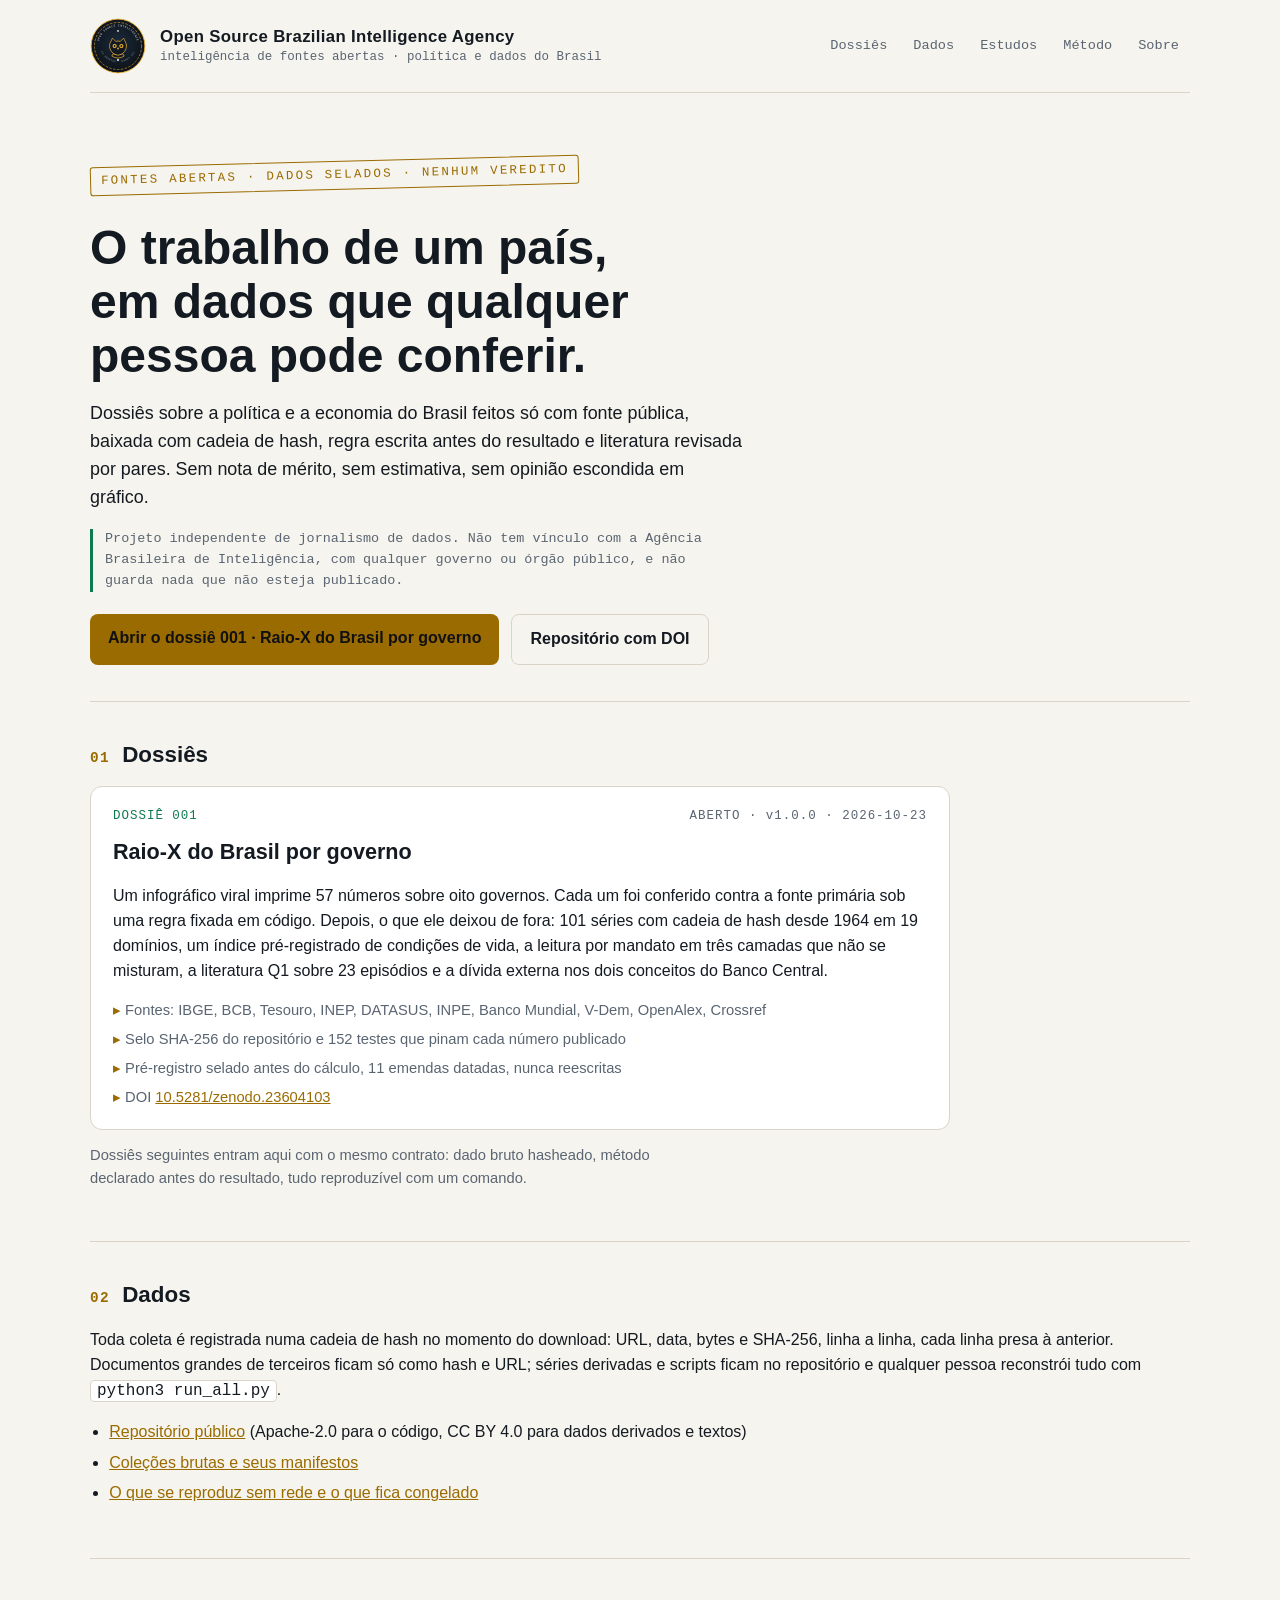
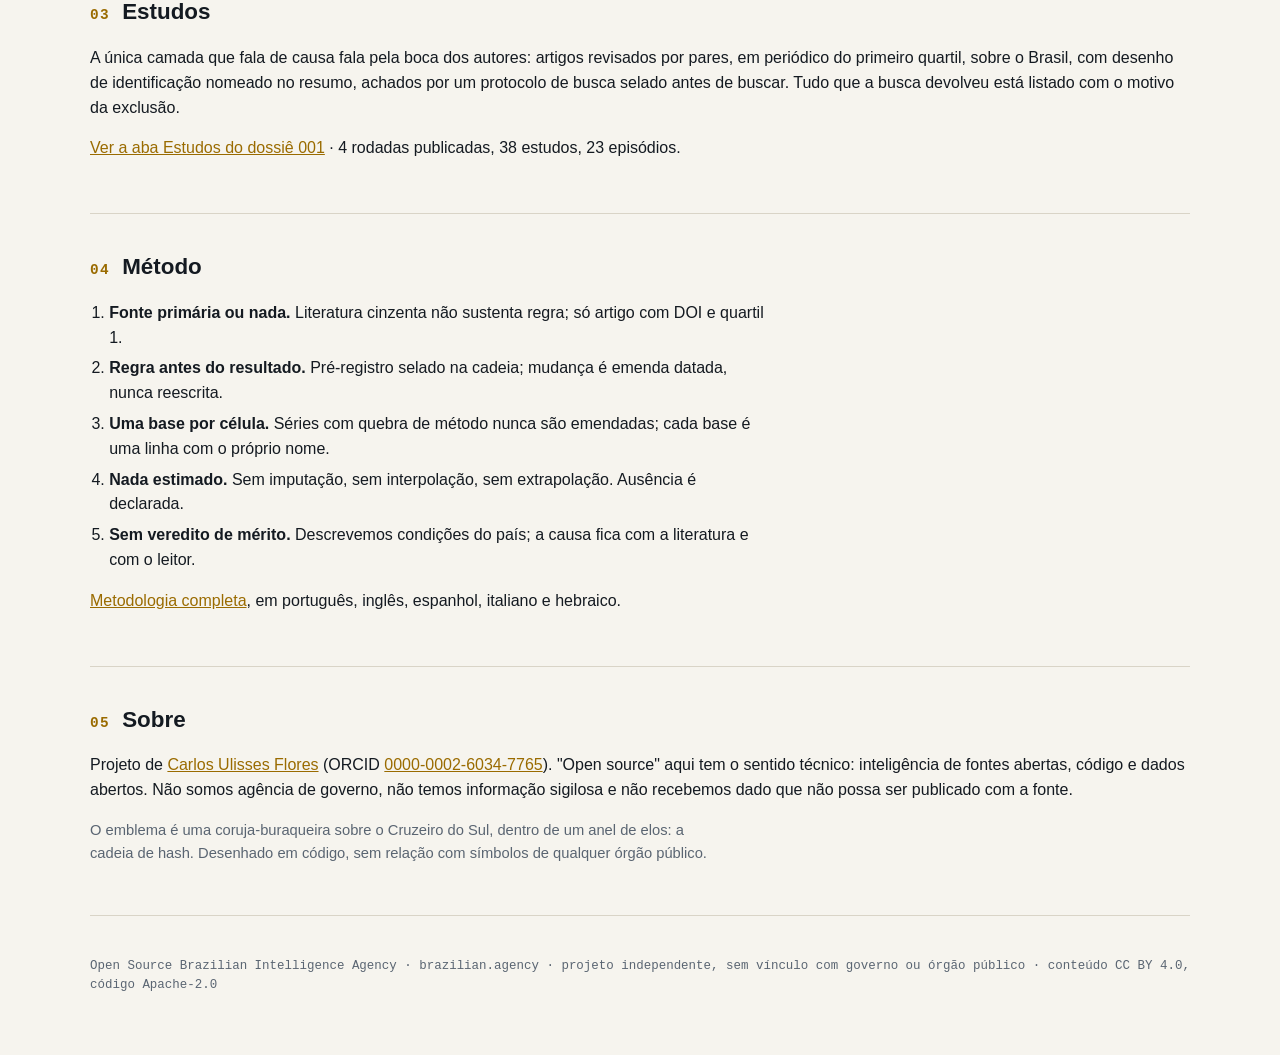
==== index.html @ 0c84531a "Portal brazilian.agency: página inicial e dossiê 001" ====
<!doctype html>
<html lang="pt-BR">
<head>
<meta charset="utf-8">
<meta name="viewport" content="width=device-width, initial-scale=1">
<title>Open Source Brazilian Intelligence Agency</title>
<meta name="description" content="Inteligência de fontes abertas sobre política e dados do Brasil: dossiês com dado bruto, cadeia de hash, pré-registro e literatura revisada por pares. Projeto independente, sem vínculo com governo ou órgão público.">
<link rel="icon" href="assets/emblema.svg" type="image/svg+xml">
<link rel="stylesheet" href="assets/portal.css">
</head>
<body>
<header class="topo">
  <a class="marca" href="/">
    <img src="assets/emblema.svg" alt="Emblema: coruja sobre o Cruzeiro do Sul, cercada por um anel de elos" width="56" height="56">
    <span><strong>Open Source Brazilian Intelligence Agency</strong><small>inteligência de fontes abertas · política e dados do Brasil</small></span>
  </a>
  <nav aria-label="Seções">
    <a href="#dossies">Dossiês</a><a href="#dados">Dados</a><a href="#estudos">Estudos</a><a href="#metodo">Método</a><a href="#sobre">Sobre</a>
  </nav>
</header>

<main>
  <section class="hero">
    <p class="carimbo">FONTES ABERTAS · DADOS SELADOS · NENHUM VEREDITO</p>
    <h1>O trabalho de um país, em dados que qualquer pessoa pode conferir.</h1>
    <p class="lede">Dossiês sobre a política e a economia do Brasil feitos só com fonte pública, baixada com cadeia de hash, regra escrita antes do resultado e literatura revisada por pares. Sem nota de mérito, sem estimativa, sem opinião escondida em gráfico.</p>
    <p class="aviso">Projeto independente de jornalismo de dados. Não tem vínculo com a Agência Brasileira de Inteligência, com qualquer governo ou órgão público, e não guarda nada que não esteja publicado.</p>
    <div class="cta">
      <a class="btn" href="dossies/001-raio-x-do-brasil/">Abrir o dossiê 001 · Raio-X do Brasil por governo</a>
      <a class="btn sec" href="https://doi.org/10.5281/zenodo.23604103" rel="noopener">Repositório com DOI</a>
    </div>
  </section>

  <section id="dossies" class="bloco">
    <h2><span class="num">01</span> Dossiês</h2>
    <article class="ficha">
      <div class="cab"><span class="id">DOSSIÊ 001</span><span class="st">ABERTO · v1.0.0 · 2026-10-23</span></div>
      <h3><a href="dossies/001-raio-x-do-brasil/">Raio-X do Brasil por governo</a></h3>
      <p>Um infográfico viral imprime 57 números sobre oito governos. Cada um foi conferido contra a fonte primária sob uma regra fixada em código. Depois, o que ele deixou de fora: 101 séries com cadeia de hash desde 1964 em 19 domínios, um índice pré-registrado de condições de vida, a leitura por mandato em três camadas que não se misturam, a literatura Q1 sobre 23 episódios e a dívida externa nos dois conceitos do Banco Central.</p>
      <ul class="meta">
        <li>Fontes: IBGE, BCB, Tesouro, INEP, DATASUS, INPE, Banco Mundial, V-Dem, OpenAlex, Crossref</li>
        <li>Selo SHA-256 do repositório e 152 testes que pinam cada número publicado</li>
        <li>Pré-registro selado antes do cálculo, 11 emendas datadas, nunca reescritas</li>
        <li>DOI <a href="https://doi.org/10.5281/zenodo.23604103" rel="noopener">10.5281/zenodo.23604103</a></li>
      </ul>
    </article>
    <p class="nota">Dossiês seguintes entram aqui com o mesmo contrato: dado bruto hasheado, método declarado antes do resultado, tudo reproduzível com um comando.</p>
  </section>

  <section id="dados" class="bloco">
    <h2><span class="num">02</span> Dados</h2>
    <p>Toda coleta é registrada numa cadeia de hash no momento do download: URL, data, bytes e SHA-256, linha a linha, cada linha presa à anterior. Documentos grandes de terceiros ficam só como hash e URL; séries derivadas e scripts ficam no repositório e qualquer pessoa reconstrói tudo com <code>python3 run_all.py</code>.</p>
    <ul class="lista">
      <li><a href="https://github.com/ulissesflores/brazil-governments-factcheck" rel="noopener">Repositório público</a> (Apache-2.0 para o código, CC BY 4.0 para dados derivados e textos)</li>
      <li><a href="https://github.com/ulissesflores/brazil-governments-factcheck/tree/main/data/raw" rel="noopener">Coleções brutas e seus manifestos</a></li>
      <li><a href="https://github.com/ulissesflores/brazil-governments-factcheck/blob/main/REPRODUCIBILITY.md" rel="noopener">O que se reproduz sem rede e o que fica congelado</a></li>
    </ul>
  </section>

  <section id="estudos" class="bloco">
    <h2><span class="num">03</span> Estudos</h2>
    <p>A única camada que fala de causa fala pela boca dos autores: artigos revisados por pares, em periódico do primeiro quartil, sobre o Brasil, com desenho de identificação nomeado no resumo, achados por um protocolo de busca selado antes de buscar. Tudo que a busca devolveu está listado com o motivo da exclusão.</p>
    <p><a href="dossies/001-raio-x-do-brasil/#estudos">Ver a aba Estudos do dossiê 001</a> · 4 rodadas publicadas, 38 estudos, 23 episódios.</p>
  </section>

  <section id="metodo" class="bloco">
    <h2><span class="num">04</span> Método</h2>
    <ol class="lista">
      <li><strong>Fonte primária ou nada.</strong> Literatura cinzenta não sustenta regra; só artigo com DOI e quartil 1.</li>
      <li><strong>Regra antes do resultado.</strong> Pré-registro selado na cadeia; mudança é emenda datada, nunca reescrita.</li>
      <li><strong>Uma base por célula.</strong> Séries com quebra de método nunca são emendadas; cada base é uma linha com o próprio nome.</li>
      <li><strong>Nada estimado.</strong> Sem imputação, sem interpolação, sem extrapolação. Ausência é declarada.</li>
      <li><strong>Sem veredito de mérito.</strong> Descrevemos condições do país; a causa fica com a literatura e com o leitor.</li>
    </ol>
    <p><a href="https://github.com/ulissesflores/brazil-governments-factcheck/blob/main/docs/pt-BR/METHODOLOGY.md" rel="noopener">Metodologia completa</a>, em português, inglês, espanhol, italiano e hebraico.</p>
  </section>

  <section id="sobre" class="bloco">
    <h2><span class="num">05</span> Sobre</h2>
    <p>Projeto de <a href="https://ulissesflores.com" rel="noopener">Carlos Ulisses Flores</a> (ORCID <a href="https://orcid.org/0000-0002-6034-7765" rel="noopener">0000-0002-6034-7765</a>). "Open source" aqui tem o sentido técnico: inteligência de fontes abertas, código e dados abertos. Não somos agência de governo, não temos informação sigilosa e não recebemos dado que não possa ser publicado com a fonte.</p>
    <p class="nota">O emblema é uma coruja-buraqueira sobre o Cruzeiro do Sul, dentro de um anel de elos: a cadeia de hash. Desenhado em código, sem relação com símbolos de qualquer órgão público.</p>
  </section>
</main>

<footer>
  <p>Open Source Brazilian Intelligence Agency · brazilian.agency · projeto independente, sem vínculo com governo ou órgão público · conteúdo CC BY 4.0, código Apache-2.0</p>
</footer>
</body>
</html>
---- assets/portal.css ----
:root{--bg:#0b0f14;--pan:#121923;--fg:#e6edf3;--mut:#9aa7b4;--acc:#f2b632;--acc2:#3ddc97;--line:#263241;--mono:"IBM Plex Mono","SFMono-Regular",Menlo,Consolas,monospace;--sans:"Inter","Helvetica Neue",Arial,sans-serif}
@media (prefers-color-scheme:light){:root{--bg:#f6f4ee;--pan:#ffffff;--fg:#141a21;--mut:#5a6572;--acc:#9a6b00;--acc2:#0f7a52;--line:#d9d4c7}}
*{box-sizing:border-box}
html{color-scheme:light dark}
body{margin:0;background:var(--bg);color:var(--fg);font-family:var(--sans);line-height:1.55;padding-left:max(16px,env(safe-area-inset-left,0px));padding-right:max(16px,env(safe-area-inset-right,0px))}
a{color:var(--acc)}
.topo{max-width:1100px;margin:0 auto;display:flex;flex-wrap:wrap;gap:16px;align-items:center;justify-content:space-between;padding:18px 0;border-bottom:1px solid var(--line)}
.marca{display:flex;gap:14px;align-items:center;text-decoration:none;color:var(--fg)}
.marca span{display:flex;flex-direction:column;line-height:1.2}
.marca strong{font-size:1.05rem;letter-spacing:.02em}
.marca small{color:var(--mut);font-family:var(--mono);font-size:.78rem;margin-top:3px}
nav{display:flex;gap:4px;flex-wrap:wrap}
nav a{color:var(--mut);text-decoration:none;font-family:var(--mono);font-size:.85rem;padding:6px 10px;border:1px solid transparent;border-radius:6px}
nav a:hover{border-color:var(--line);color:var(--fg)}
main{max-width:1100px;margin:0 auto}
.hero{padding:56px 0 36px;border-bottom:1px solid var(--line)}
.carimbo{font-family:var(--mono);font-size:.78rem;letter-spacing:.18em;color:var(--acc);border:1px solid var(--acc);display:inline-block;padding:4px 10px;border-radius:3px;transform:rotate(-1.5deg)}
h1{font-size:clamp(1.8rem,4vw,3rem);line-height:1.12;text-wrap:balance;max-width:22ch;margin:18px 0 12px}
.lede{font-size:1.12rem;max-width:66ch;color:var(--fg)}
.aviso{font-family:var(--mono);font-size:.84rem;color:var(--mut);max-width:80ch;border-left:3px solid var(--acc2);padding-left:12px}
.cta{display:flex;gap:12px;flex-wrap:wrap;margin-top:22px}
.btn{display:inline-block;background:var(--acc);color:#111;text-decoration:none;font-weight:600;padding:12px 18px;border-radius:8px}
.btn.sec{background:transparent;color:var(--fg);border:1px solid var(--line)}
.bloco{padding:36px 0;border-bottom:1px solid var(--line)}
.bloco h2{font-size:1.4rem;display:flex;gap:12px;align-items:baseline;margin:0 0 14px}
.num{font-family:var(--mono);color:var(--acc);font-size:.9rem;letter-spacing:.1em}
.ficha{background:var(--pan);border:1px solid var(--line);border-radius:12px;padding:20px 22px;max-width:860px}
.cab{display:flex;justify-content:space-between;gap:12px;font-family:var(--mono);font-size:.78rem;color:var(--mut);letter-spacing:.08em}
.cab .id{color:var(--acc2)}
.ficha h3{margin:8px 0 8px;font-size:1.35rem}
.ficha h3 a{color:var(--fg);text-decoration:none}
.ficha h3 a:hover{text-decoration:underline}
.meta{list-style:none;padding:0;margin:12px 0 0;display:grid;gap:6px;font-size:.92rem;color:var(--mut)}
.meta li::before{content:"▸ ";color:var(--acc)}
.lista{max-width:76ch;padding-left:1.2em}
.lista li{margin:6px 0}
.nota{color:var(--mut);font-size:.92rem;max-width:76ch}
code{font-family:var(--mono);background:var(--pan);border:1px solid var(--line);padding:1px 6px;border-radius:4px}
footer{max-width:1100px;margin:0 auto;padding:28px 0 48px;color:var(--mut);font-family:var(--mono);font-size:.78rem}
@media (max-width:640px){.topo{justify-content:center;text-align:center}.marca{flex-direction:column}.cab{flex-direction:column;gap:4px}}
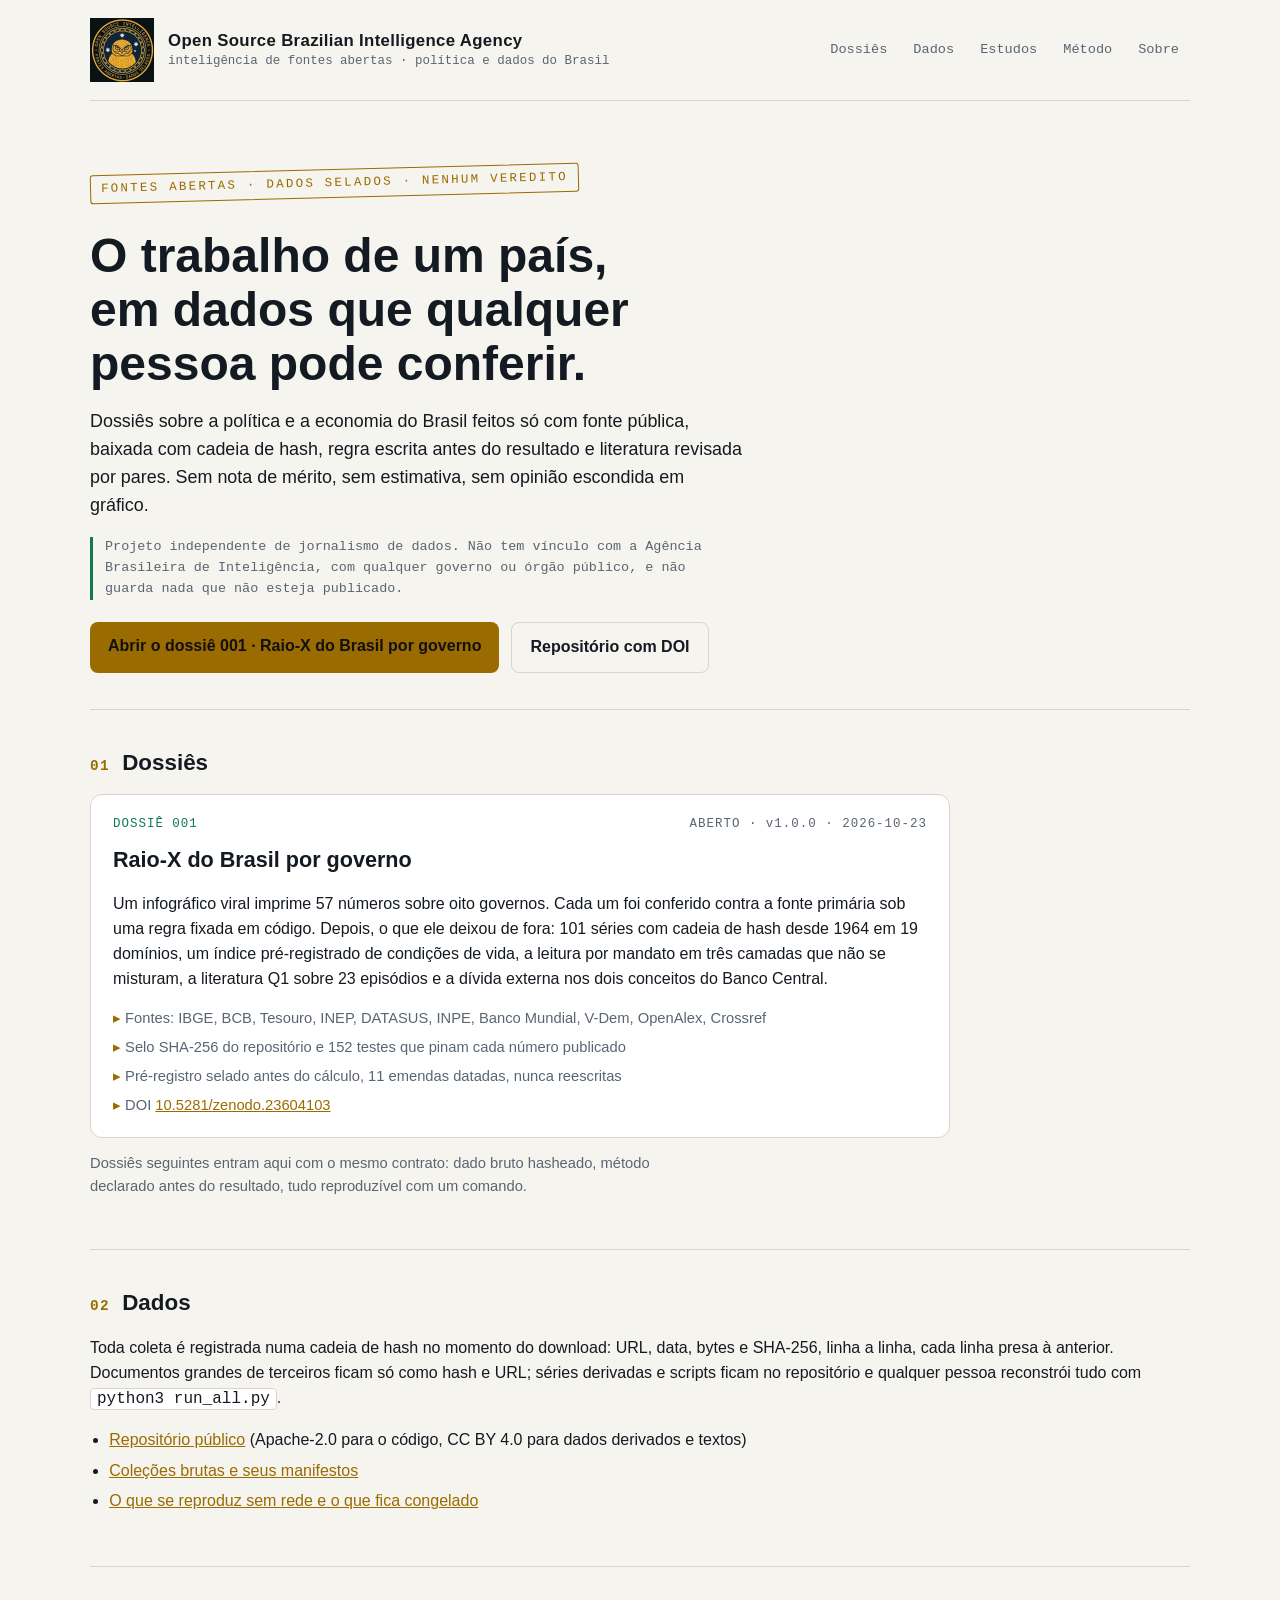
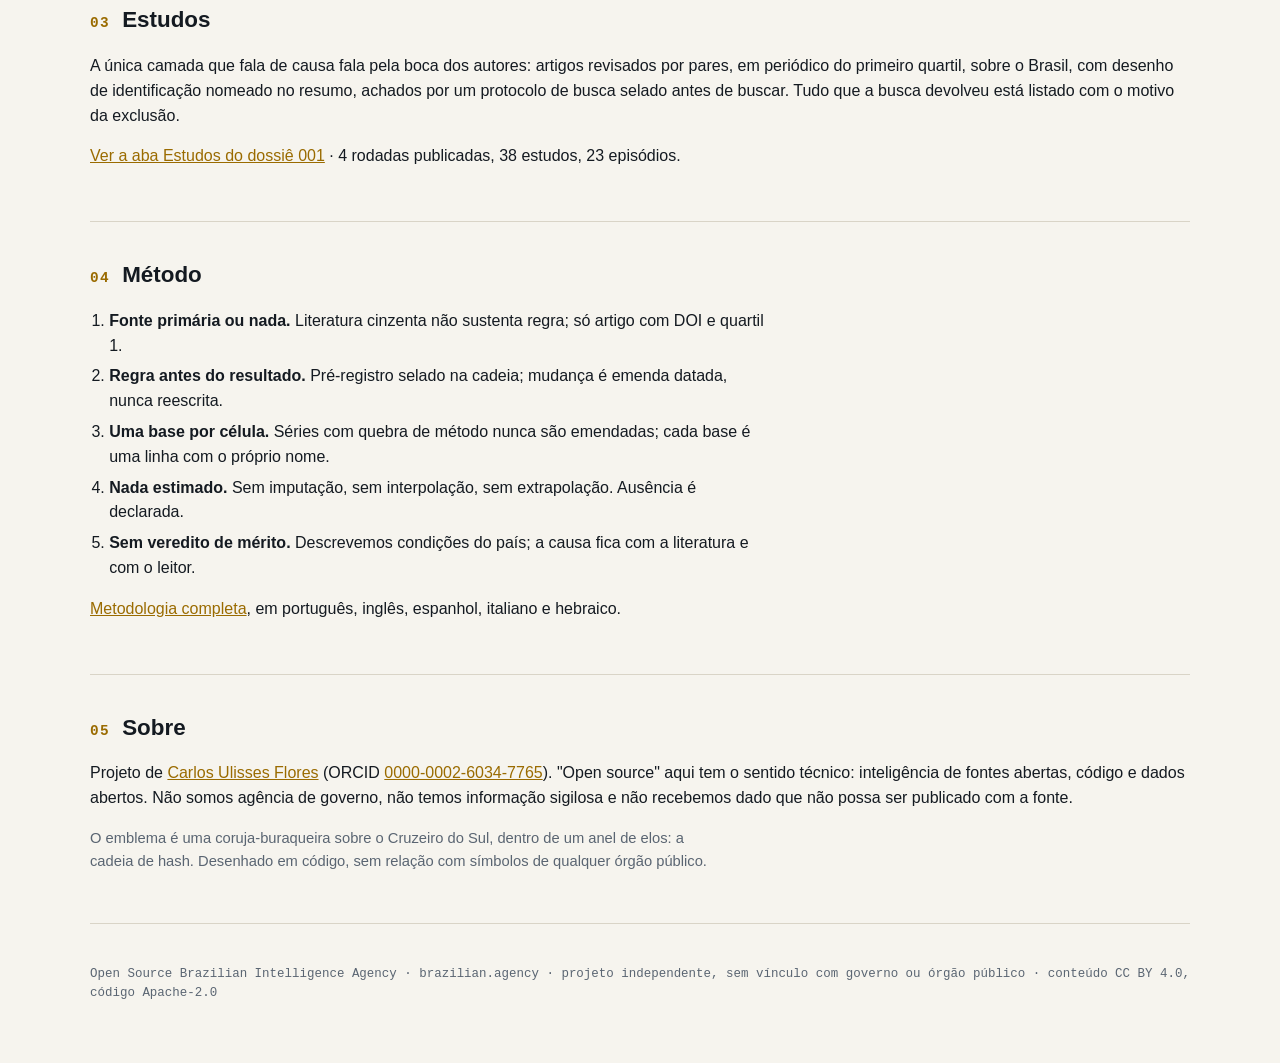
==== commit 7d640bbc: "Emblema escolhido, SEO (meta, OG, JSON-LD), robots, sitemap, 404" ====
--- a/index.html
+++ b/index.html
@@ -3,15 +3,41 @@
 <head>
 <meta charset="utf-8">
 <meta name="viewport" content="width=device-width, initial-scale=1">
-<title>Open Source Brazilian Intelligence Agency</title>
-<meta name="description" content="Inteligência de fontes abertas sobre política e dados do Brasil: dossiês com dado bruto, cadeia de hash, pré-registro e literatura revisada por pares. Projeto independente, sem vínculo com governo ou órgão público.">
+<title>Open Source Brazilian Intelligence Agency · inteligência de fontes abertas sobre política e dados do Brasil</title>
+<meta name="description" content="Dossiês de inteligência de fontes abertas (OSINT) sobre política e economia do Brasil: dado público com cadeia de hash, pré-registro antes do resultado, literatura revisada por pares e DOI. Projeto independente, sem vínculo com governo ou órgão público.">
+<link rel="canonical" href="https://brazilian.agency/">
+<meta name="robots" content="index,follow,max-image-preview:large">
+<meta name="theme-color" content="#0b0f14">
+<meta property="og:type" content="website">
+<meta property="og:site_name" content="Open Source Brazilian Intelligence Agency">
+<meta property="og:locale" content="pt_BR">
+<meta property="og:url" content="https://brazilian.agency/">
+<meta property="og:title" content="Open Source Brazilian Intelligence Agency">
+<meta property="og:description" content="Inteligência de fontes abertas sobre política e dados do Brasil. Fontes abertas, dados selados, nenhum veredito.">
+<meta property="og:image" content="https://brazilian.agency/assets/emblema-gemini.png">
+<meta property="og:image:width" content="1024">
+<meta property="og:image:height" content="1024">
+<meta property="og:image:alt" content="Emblema: coruja sobre o Cruzeiro do Sul dentro de um anel de elos">
+<meta name="twitter:card" content="summary">
+<meta name="twitter:site" content="@ulissesflores">
+<meta name="twitter:title" content="Open Source Brazilian Intelligence Agency">
+<meta name="twitter:description" content="Inteligência de fontes abertas sobre política e dados do Brasil. Fontes abertas, dados selados, nenhum veredito.">
+<meta name="twitter:image" content="https://brazilian.agency/assets/emblema-gemini.png">
+<link rel="apple-touch-icon" href="assets/emblema-gemini-512.png">
+<script type="application/ld+json">
+{"@context":"https://schema.org","@graph":[
+ {"@type":"Organization","@id":"https://brazilian.agency/#org","name":"Open Source Brazilian Intelligence Agency","alternateName":"brazilian.agency","url":"https://brazilian.agency/","logo":"https://brazilian.agency/assets/emblema-gemini.png","description":"Projeto independente de inteligência de fontes abertas sobre política e dados do Brasil. Sem vínculo com governo ou órgão público.","founder":{"@type":"Person","name":"Carlos Ulisses Flores","url":"https://ulissesflores.com","sameAs":["https://orcid.org/0000-0002-6034-7765","https://github.com/ulissesflores"]},"sameAs":["https://github.com/ulissesflores/brazilian.agency"]},
+ {"@type":"WebSite","@id":"https://brazilian.agency/#site","url":"https://brazilian.agency/","name":"Open Source Brazilian Intelligence Agency","inLanguage":"pt-BR","publisher":{"@id":"https://brazilian.agency/#org"}},
+ {"@type":"Dataset","@id":"https://brazilian.agency/dossies/001-raio-x-do-brasil/","name":"Raio-X do Brasil por governo","description":"57 números de um infográfico viral conferidos contra fontes primárias sob uma regra fixada em código; 101 séries públicas com cadeia de hash desde 1964; índice pré-registrado de condições de vida; literatura revisada por pares por episódio; dívida externa nos dois conceitos do Banco Central.","url":"https://brazilian.agency/dossies/001-raio-x-do-brasil/","sameAs":"https://doi.org/10.5281/zenodo.23604103","identifier":"https://doi.org/10.5281/zenodo.23604103","license":"https://creativecommons.org/licenses/by/4.0/","isAccessibleForFree":true,"creator":{"@type":"Person","name":"Carlos Ulisses Flores","url":"https://orcid.org/0000-0002-6034-7765"},"publisher":{"@id":"https://brazilian.agency/#org"},"temporalCoverage":"1964/2026","spatialCoverage":"Brasil","inLanguage":"pt-BR","distribution":{"@type":"DataDownload","encodingFormat":"application/json","contentUrl":"https://github.com/ulissesflores/brazil-governments-factcheck/tree/main/output"}}
+]}
+</script>
 <link rel="icon" href="assets/emblema.svg" type="image/svg+xml">
 <link rel="stylesheet" href="assets/portal.css">
 </head>
 <body>
 <header class="topo">
   <a class="marca" href="/">
-    <img src="assets/emblema.svg" alt="Emblema: coruja sobre o Cruzeiro do Sul, cercada por um anel de elos" width="56" height="56">
+    <img src="assets/emblema-gemini-512.png" alt="Emblema: coruja sobre o Cruzeiro do Sul, cercada por um anel de elos" width="64" height="64">
     <span><strong>Open Source Brazilian Intelligence Agency</strong><small>inteligência de fontes abertas · política e dados do Brasil</small></span>
   </a>
   <nav aria-label="Seções">
